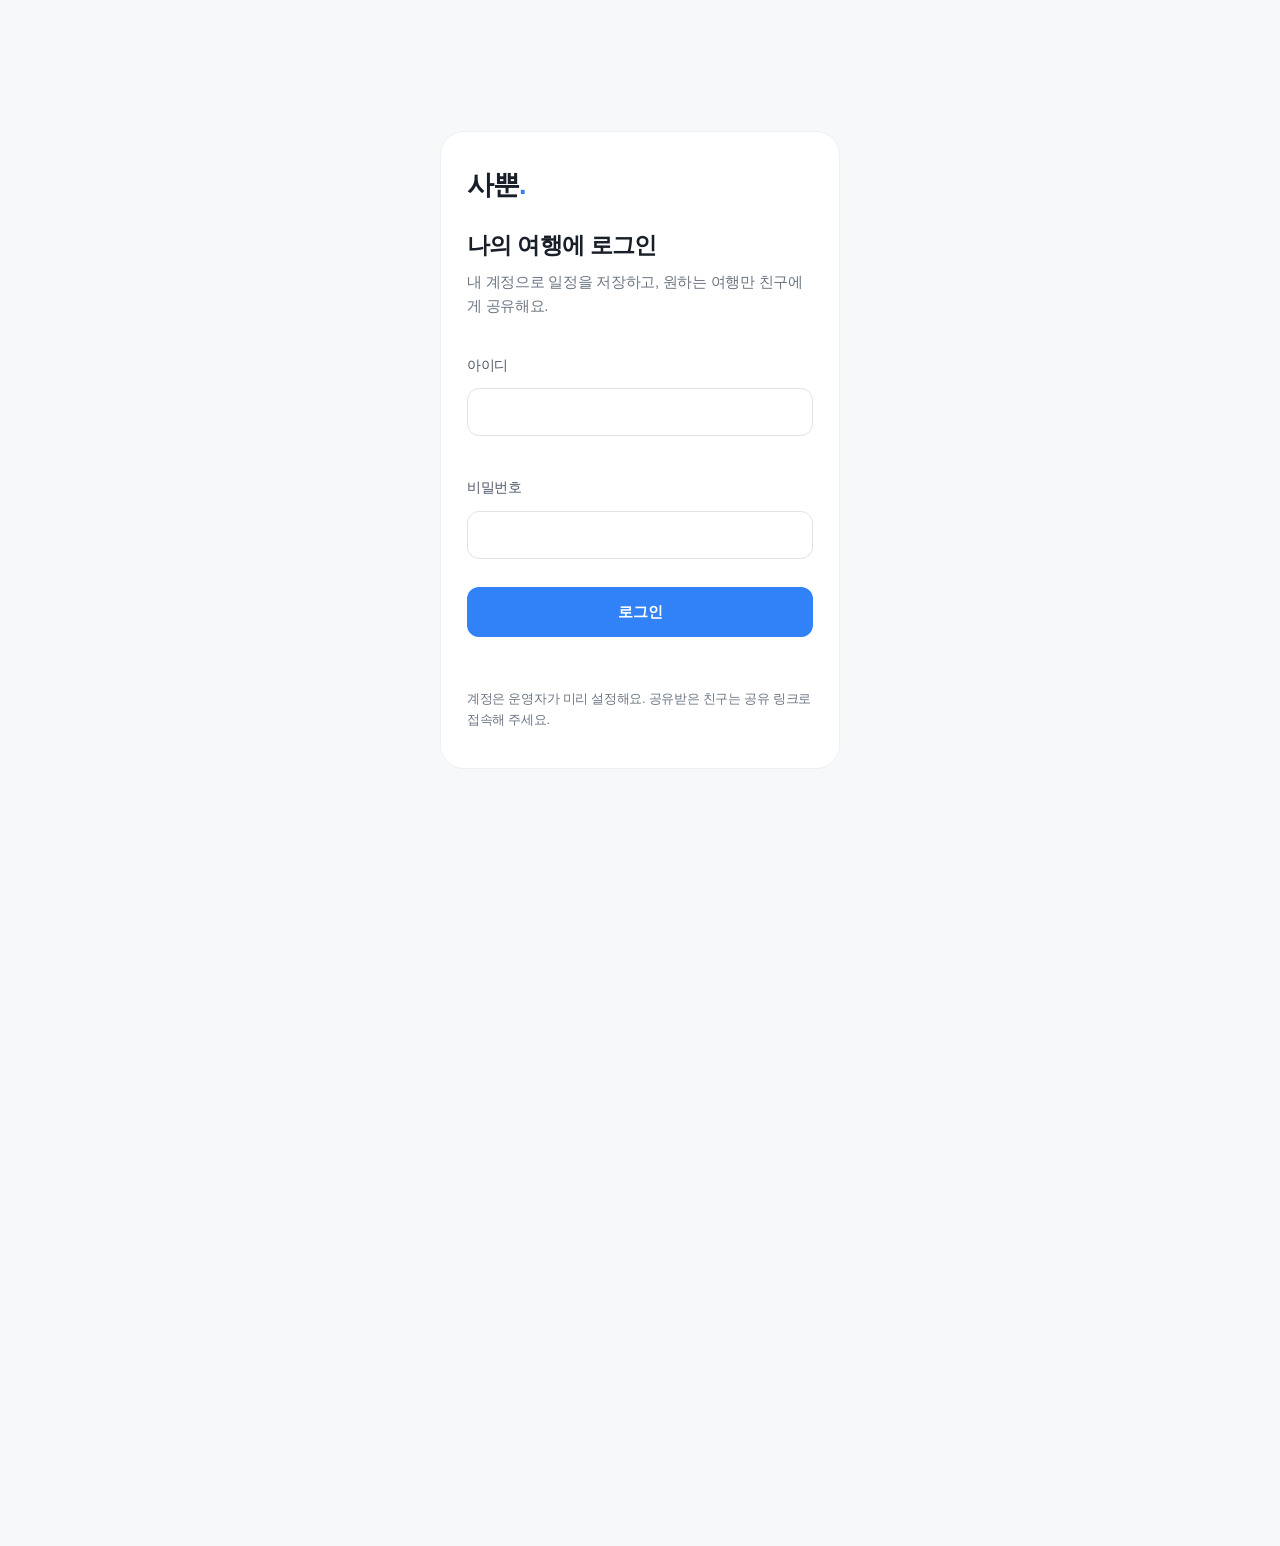
==== index.html @ 48f52752 "Deploy private travel planner with password-protected sharing" ====
<!doctype html>
<html lang="ko">
  <head>
    <meta charset="utf-8" />
    <meta name="viewport" content="width=device-width,initial-scale=1" />
    <meta http-equiv="refresh" content="0;url=./travel-planner.html" />
    <title>사뿐 · 여행 플래너</title>
  </head>
  <body><a href="./travel-planner.html">사뿐 열기</a></body>
</html>
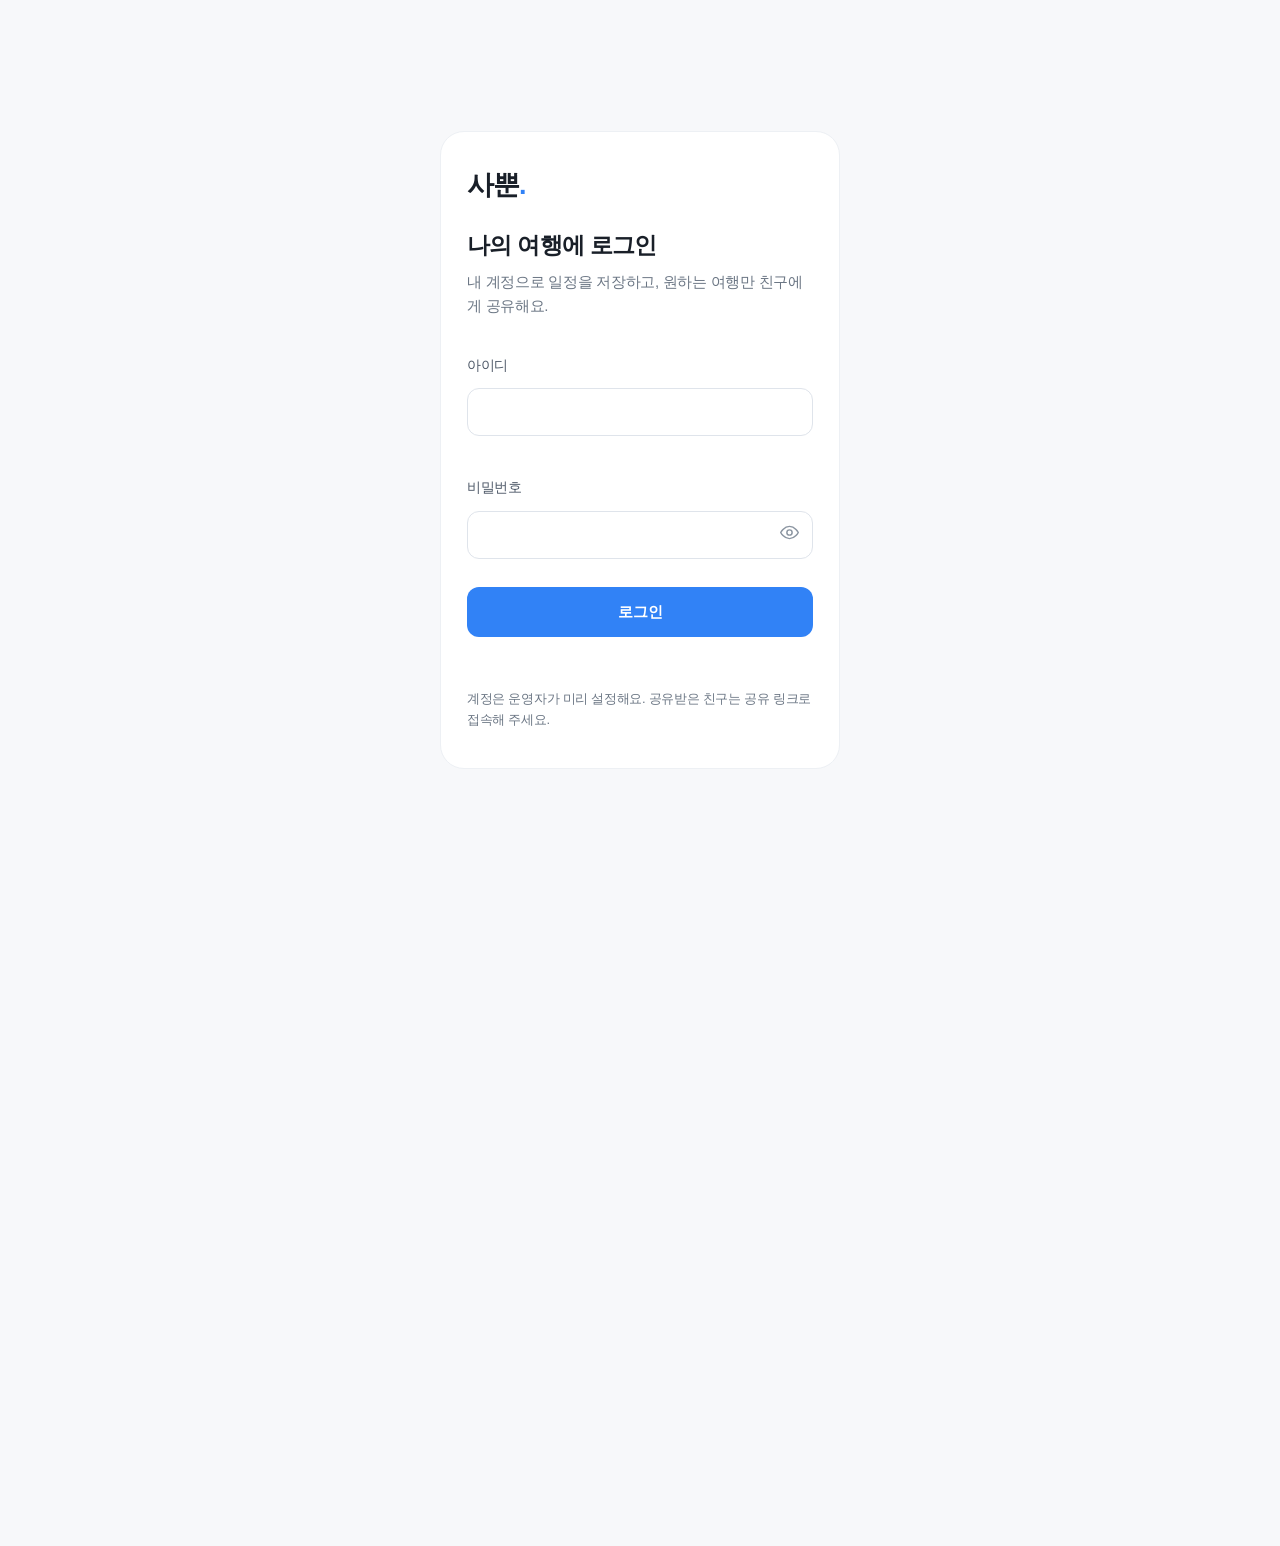
==== commit 2e76dad1: "Use Sappun alone as the browser tab title" ====
--- a/index.html
+++ b/index.html
@@ -4,7 +4,7 @@
     <meta charset="utf-8" />
     <meta name="viewport" content="width=device-width,initial-scale=1" />
     <meta http-equiv="refresh" content="0;url=./travel-planner.html" />
-    <title>사뿐 · 여행 플래너</title>
+    <title>사뿐</title>
   </head>
   <body><a href="./travel-planner.html">사뿐 열기</a></body>
 </html>
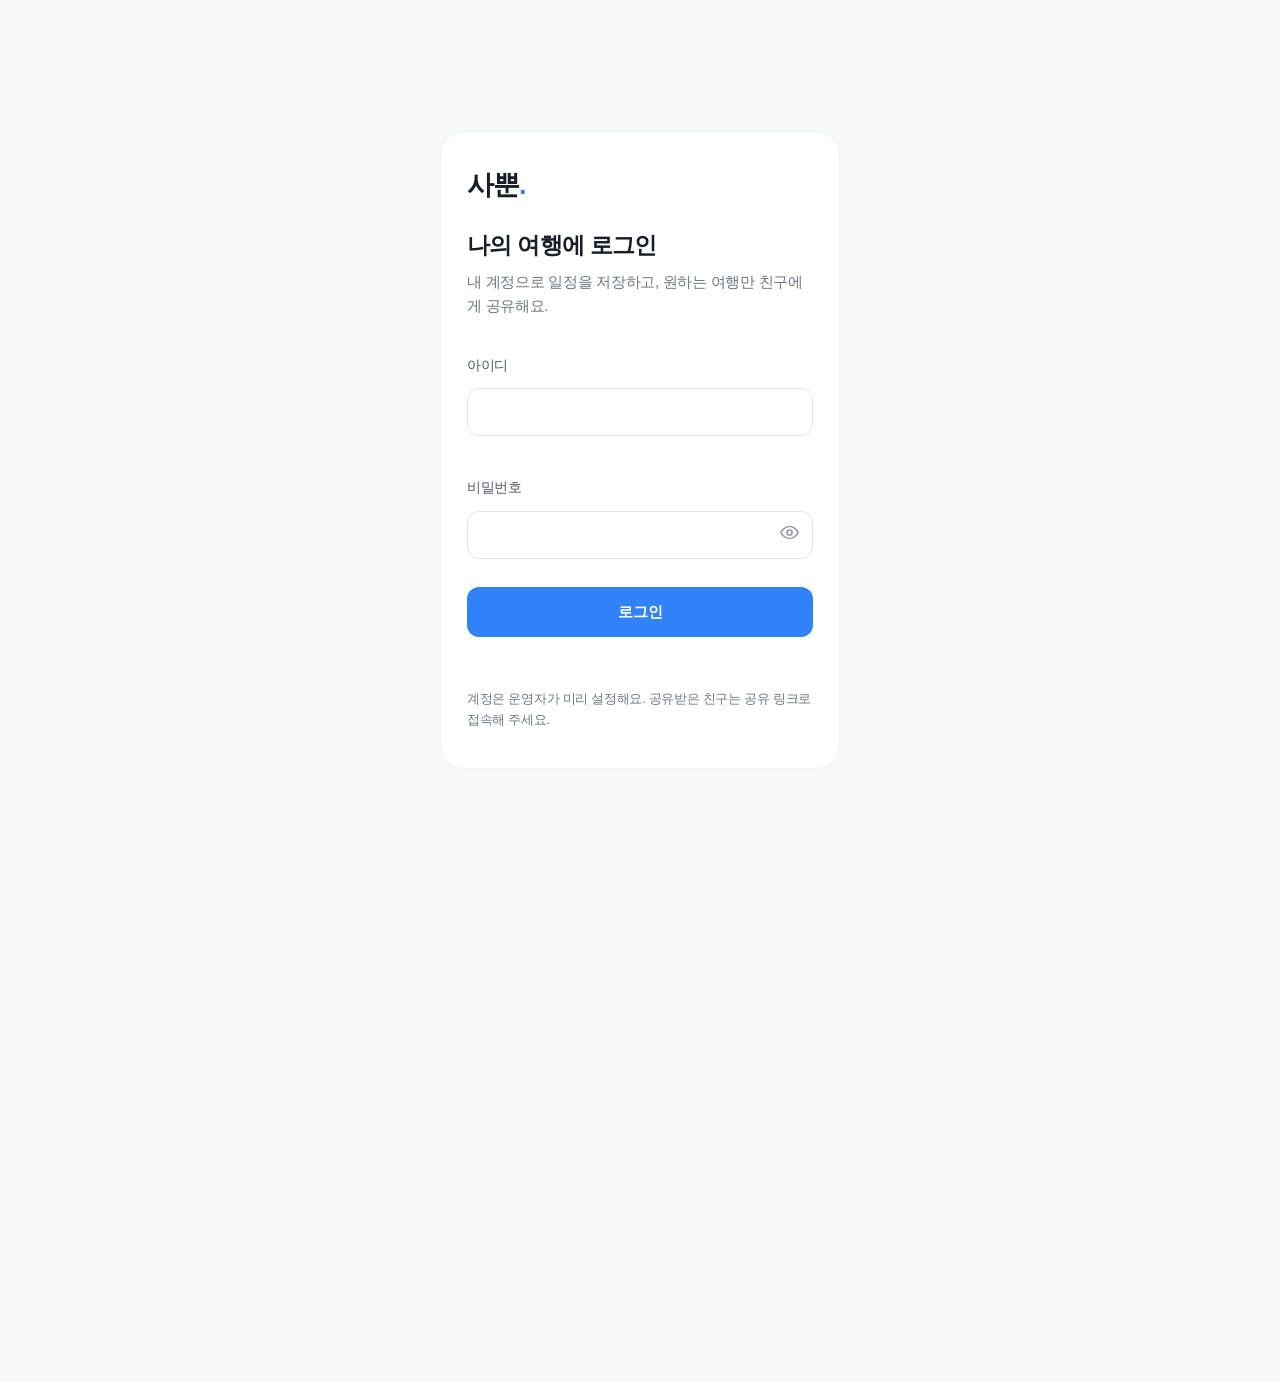
==== commit 42fda254: "Opt out of search indexing and server crawling" ====
--- a/index.html
+++ b/index.html
@@ -2,6 +2,8 @@
 <html lang="ko">
   <head>
     <meta charset="utf-8" />
+    <meta name="robots" content="noindex, nofollow, noarchive, nosnippet, noimageindex" />
+    <meta name="referrer" content="no-referrer" />
     <meta name="viewport" content="width=device-width,initial-scale=1" />
     <meta http-equiv="refresh" content="0;url=./travel-planner.html" />
     <title>사뿐</title>
